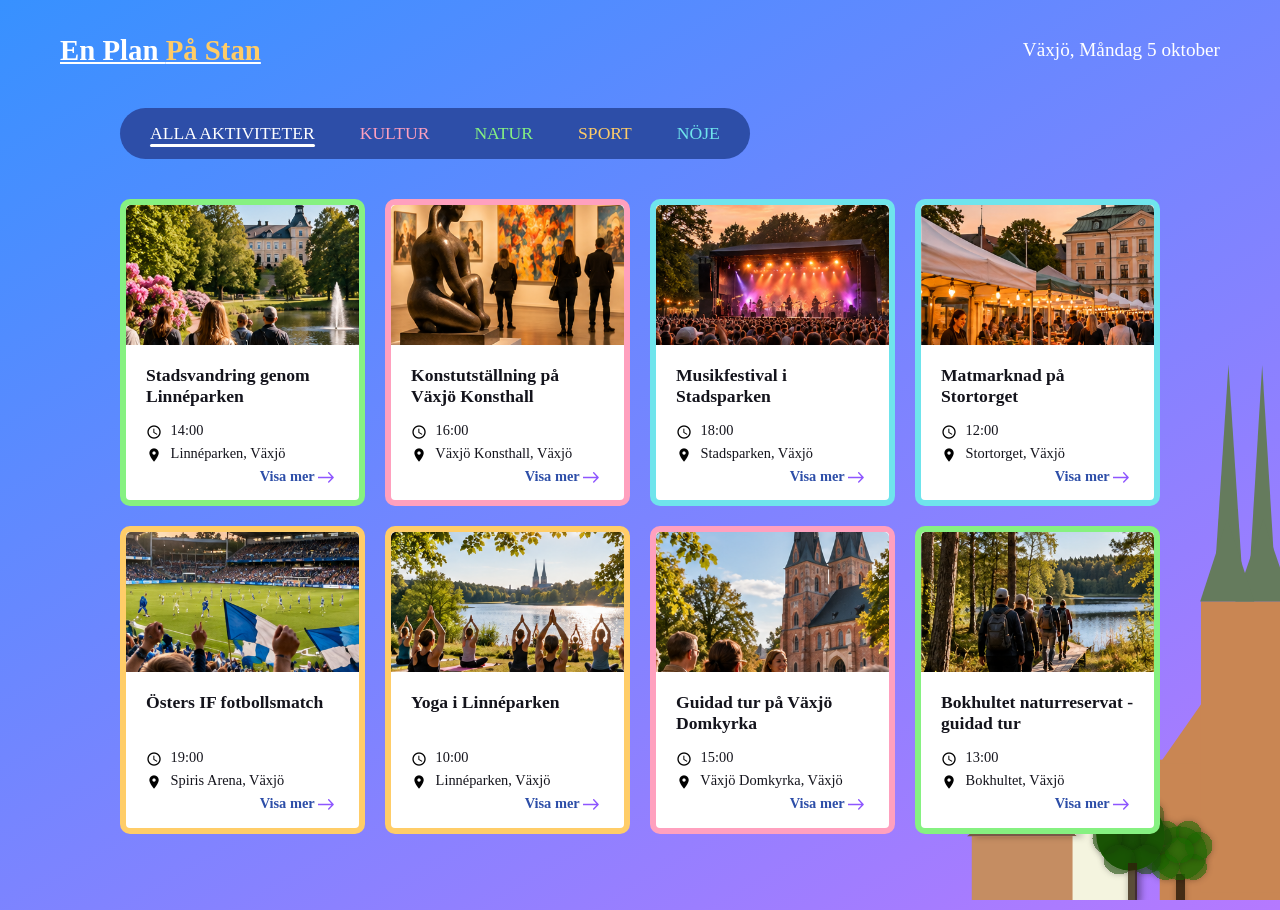
==== activity.html @ f33f7e83 "add first version" ====
<!DOCTYPE html>
<html lang="sv">
<head>
    <meta charset="UTF-8">
    <meta name="viewport" content="width=device-width, initial-scale=1.0">
    <title>Document</title>
    <link rel="stylesheet" href="activity.css">
    <script src="activity.js" type="module"></script>
</head>
<body>
    <header>
    <section id="header">
        <h1><a href="index.html">En Plan <span>På Stan</span></a></h1>
        <p>Växjö, Måndag 5 oktober</p>
    </section>
    <nav>
        <ul>
            <li class="category active">ALLA AKTIVITETER</li>
            <li class="category">KULTUR</li>
            <li class="category">NATUR</li>
            <li class="category">SPORT</li>
            <li class="category">NÖJE</li>
        </ul>
    </nav>
    </header>
    <main>
        <section id="activities">
        </section>
        <img src="bilder/miniStad.svg" class="stad "alt="stad">
    </main>
</body>
</html>
---- activity.css ----
html, body {
    margin: 0;
    padding: 0;
    width: 100%;
    min-height: 100%;
}
body {
    min-height: 100vh;

    background: linear-gradient(150deg, #3791ff, #b579ff);
    color: white;
}
.stad {
    position: absolute;
    bottom: 0;
    left: 0;
    width: 100%;
    height: auto;
    z-index: -1;
}
/* En Plan På Stan */
#header {
    display: flex;
    justify-content: space-between;
    align-items: center;
    margin: 10px 60px;
    font-size: larger;
}
#header span {
    font-weight: bold;
    color: #ffcc67;
}
#header a {
    color: white;
}

/* navigation */
header nav ul {
    display: flex;
    gap: 45px;
    list-style-type: none;
    margin-left: 120px;
    font-size: 1.1rem;
    background-color: #2d4ea8;
    border-radius: 45px;
    padding: 15px 30px;
    width: fit-content;
}
.category {
    position: relative;
}
.category:nth-child(1) {
    color: #ffffff;
}
.category:nth-child(2) {
    color: #ffa0be;
}
.category:nth-child(3) {
    color: #86f181;
}
.category:nth-child(4) {
    color: #ffcd68;
}
.category:nth-child(5) {
    color: #6fe4ec;
}

.category.active::after {
    content: "";
    position: absolute;
    bottom: -3px;
    left: 0;
    right: 0;

    height: 3px;
    border-radius: 3px;
    background-color: currentColor;
}

/* aktiviteterna */
.activity img {
    width: 100%;
    height: 140px;
    border-radius: 5px 5px 0 0;
    object-fit: cover;
}
.activity {
    width: 100%;
    background-color: rgba(255, 255, 255);
    color: rgb(20, 20, 28);
    border-radius: 10px;
    border: 6px solid transparent;
    box-sizing: border-box;

    display: flex;
    flex-direction: column;
    overflow: hidden;
}
.activity.kultur {
    border-color: #ffa0be;
}
.activity.natur {
    border-color: #86f181;
}
.activity.sport {
    border-color: #ffcd68;
}
.activity.nöje {
    border-color: #6fe4ec;
}
.activity h2 {
    font-size: 1.1rem;
    margin: 20px 0;
}
#activities {
    display: grid;
    grid-template-columns: repeat(4, 1fr);
    gap: 20px;
    margin: 40px 0 0 120px;
    width: calc(100% - 240px);
}
/* när det finns färre aktiviteter */
#activities.few-activities {
    grid-template-columns: repeat(2, 1fr);
}
#activities.few-activities .activity .img {
    height: 250px;
}

/* text fältet */
.textDiv {
    padding: 0 20px 15px;
    display: flex;
    flex-direction: column;
    flex: 1;
}
.textDiv p {
    margin: 0;
    font-size: 0.9rem;
}
.textDiv p + p {
    margin-top: 5px;
}
.textDiv h2 {
    margin: 20px 0 15px;
}
.textDiv p:first-of-type {
    margin-top: auto;
}
.textDiv img {
    width: 16px;
    height: 16px;
    object-fit: contain;
    vertical-align: middle;
    margin-right: 5px;
}
.moreInfo {
    display: block;
    text-align: right;
    font-weight: bold;
    color: #2d4ea8;
}
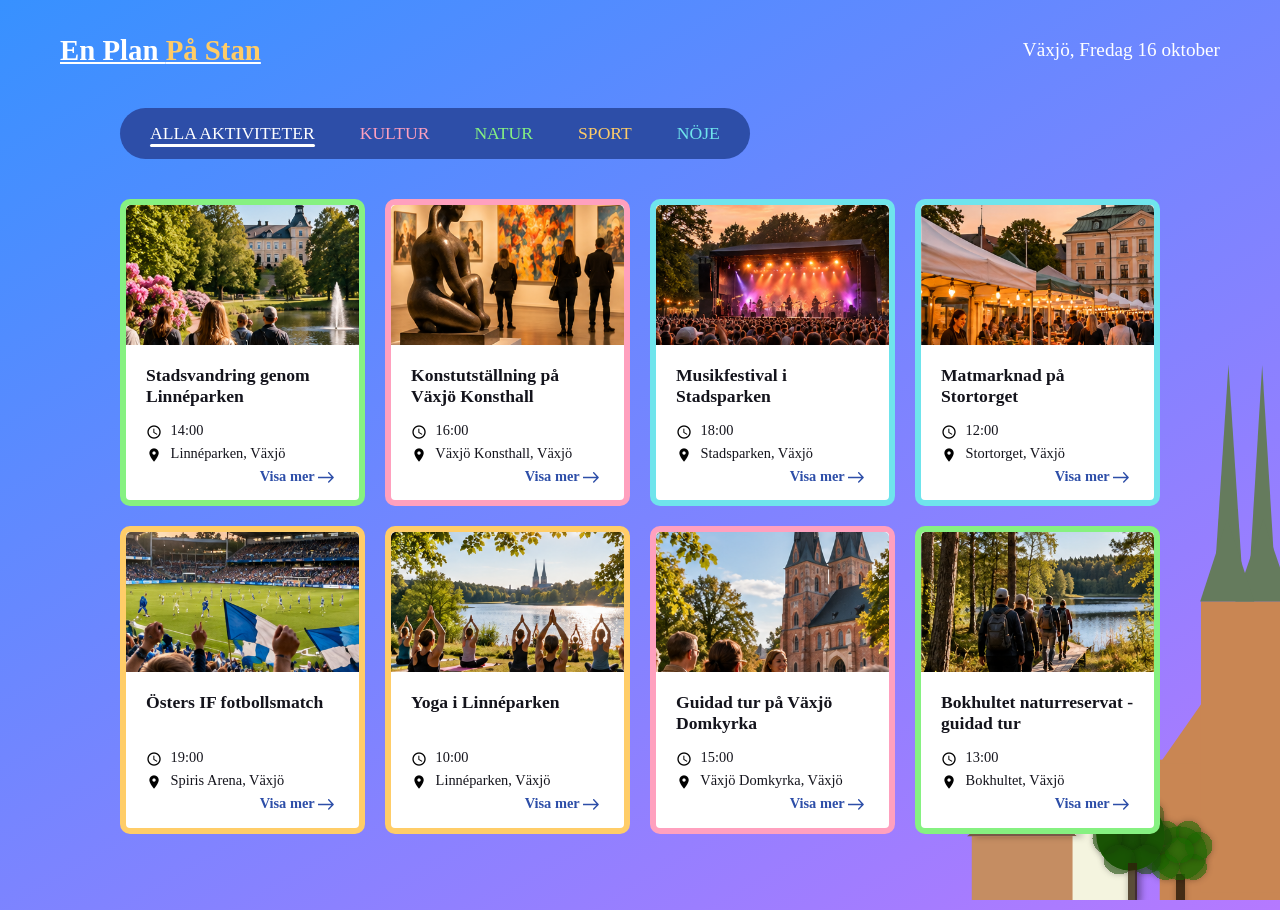
==== commit 83bfa15d: "fix qr texts" ====
--- a/activity.html
+++ b/activity.html
@@ -11,7 +11,7 @@
     <header>
     <section id="header">
         <h1><a href="index.html">En Plan <span>På Stan</span></a></h1>
-        <p>Växjö, Måndag 5 oktober</p>
+        <p>Växjö, Fredag 16 oktober</p>
     </section>
     <nav>
         <ul>
--- a/activity.css
+++ b/activity.css
@@ -126,6 +126,9 @@
 #activities.few-activities .activity .img {
     height: 250px;
 }
+#activities.few-activities .moreInfo {
+    font-size: 1.2rem;
+}
 
 /* text fältet */
 .textDiv {
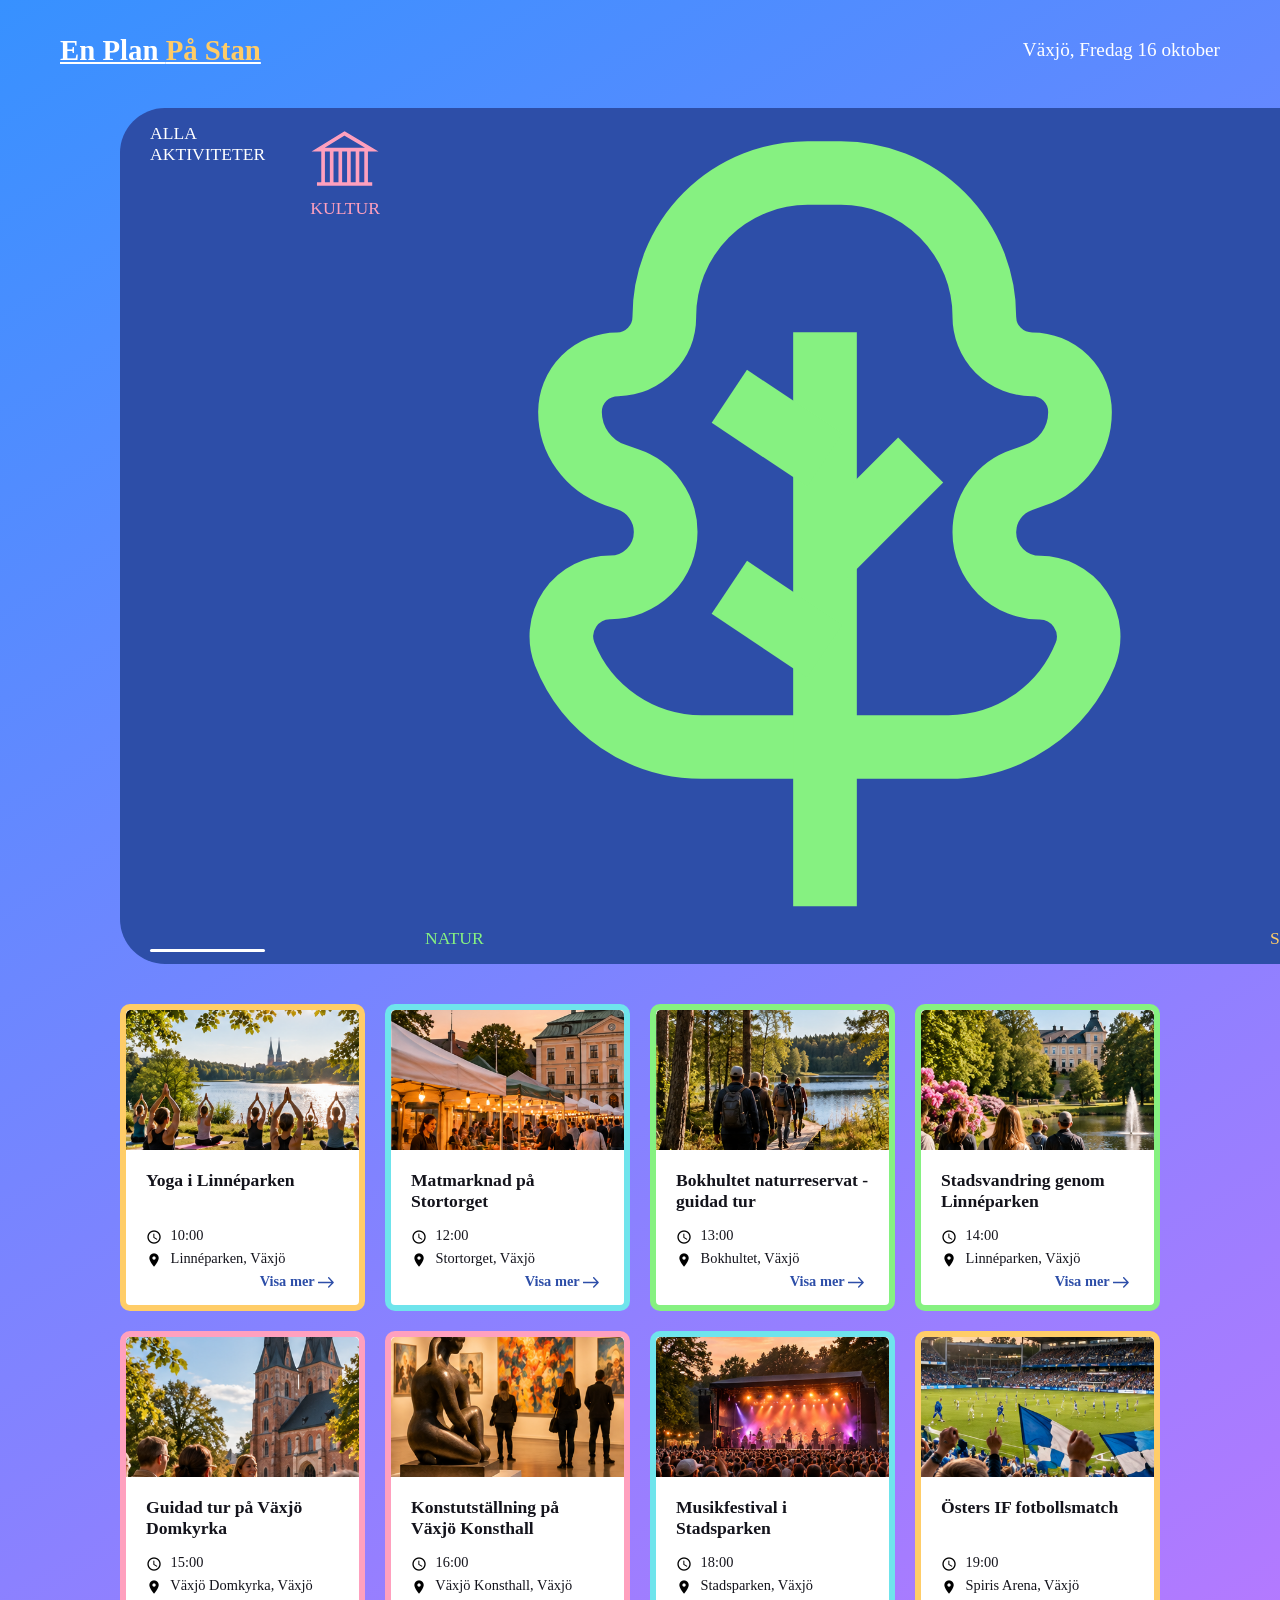
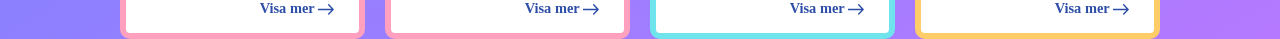
==== commit 4712417c: "add icons and img" ====
--- a/activity.html
+++ b/activity.html
@@ -4,6 +4,7 @@
     <meta charset="UTF-8">
     <meta name="viewport" content="width=device-width, initial-scale=1.0">
     <title>Document</title>
+    <link href="https://fonts.googleapis.com/css2?family=Montserrat:wght@400;500;600;700&display=swap" rel="stylesheet">
     <link rel="stylesheet" href="activity.css">
     <script src="activity.js" type="module"></script>
 </head>
@@ -16,17 +17,17 @@
     <nav>
         <ul>
             <li class="category active">ALLA AKTIVITETER</li>
-            <li class="category">KULTUR</li>
-            <li class="category">NATUR</li>
-            <li class="category">SPORT</li>
-            <li class="category">NÖJE</li>
+            <li class="category"><img src="bilder/kultur.svg" alt="kultur"> KULTUR</li>
+            <li class="category"><img src="bilder/natur.svg" alt="kultur"> NATUR</li>
+            <li class="category"><img src="bilder/sport.svg" alt="kultur"> SPORT</li>
+            <li class="category"><img src="bilder/nöje.svg" alt="kultur"> NÖJE</li>
         </ul>
     </nav>
     </header>
     <main>
         <section id="activities">
         </section>
-        <img src="bilder/miniStad.svg" class="stad "alt="stad">
+        <img src="bilder/miniStad1.svg" class="stad "alt="stad">
     </main>
 </body>
 </html>
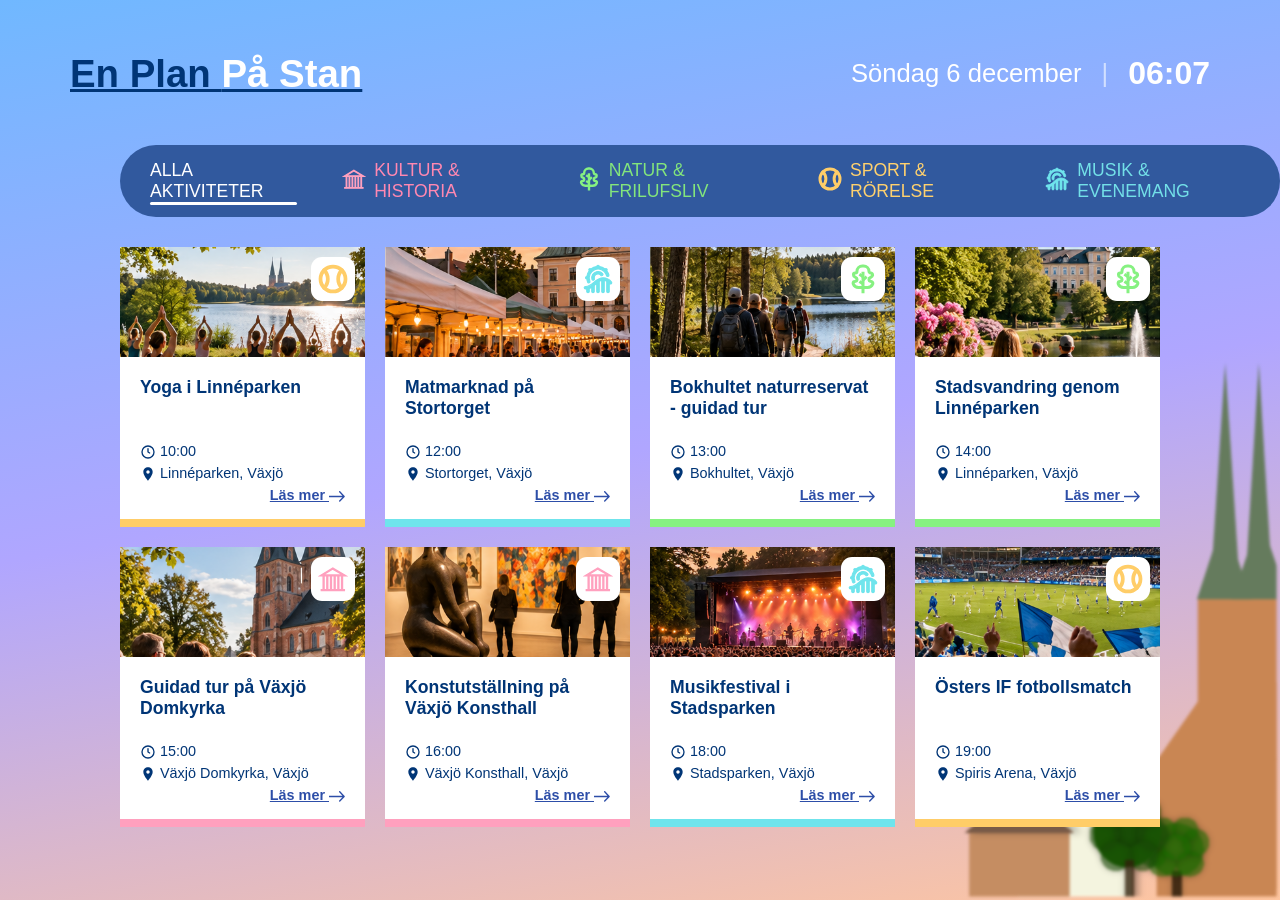
==== commit 403a9098: "Slutgiltig design U3" ====
--- a/activity.html
+++ b/activity.html
@@ -7,20 +7,28 @@
     <link href="https://fonts.googleapis.com/css2?family=Montserrat:wght@400;500;600;700&display=swap" rel="stylesheet">
     <link rel="stylesheet" href="activity.css">
     <script src="activity.js" type="module"></script>
+    <script src="date.js" type="module"></script>
 </head>
 <body>
     <header>
     <section id="header">
+        <div>
         <h1><a href="index.html">En Plan <span>På Stan</span></a></h1>
-        <p>Växjö, Fredag 16 oktober</p>
+        </div>
+
+        <div class="time">
+        <span id="date"></span>
+        <span class="space"> | </span>
+        <span id="clock"></span>
+        </div>
     </section>
     <nav>
         <ul>
-            <li class="category active">ALLA AKTIVITETER</li>
-            <li class="category"><img src="bilder/kultur.svg" alt="kultur"> KULTUR</li>
-            <li class="category"><img src="bilder/natur.svg" alt="kultur"> NATUR</li>
-            <li class="category"><img src="bilder/sport.svg" alt="kultur"> SPORT</li>
-            <li class="category"><img src="bilder/nöje.svg" alt="kultur"> NÖJE</li>
+            <li class="category active" data-category="Alla">ALLA AKTIVITETER</li>
+            <li class="category" data-category="Kultur"><img src="bilder/kultur.svg" alt="kultur">KULTUR & HISTORIA</li>
+            <li class="category" data-category="Natur"><img src="bilder/natur.svg" alt="kultur">NATUR & FRILUFSLIV</li>
+            <li class="category" data-category="Sport"><img src="bilder/sport.svg" alt="kultur">SPORT & RÖRELSE</li>
+            <li class="category" data-category="Nöje"><img src="bilder/nöje.svg" alt="kultur">MUSIK & EVENEMANG</li>
         </ul>
     </nav>
     </header>
--- a/activity.css
+++ b/activity.css
@@ -2,13 +2,15 @@
     margin: 0;
     padding: 0;
     width: 100%;
-    min-height: 100%;
+    height: 100%;
+    overflow: hidden;
 }
 body {
     min-height: 100vh;
-
-    background: linear-gradient(150deg, #3791ff, #b579ff);
-    color: white;
+    box-sizing: border-box;
+    background: linear-gradient(170deg, #70b8ff, #b0a6ff, #ffc69f);
+    color: #17345B;
+    font-family: 'Montserrat', sans-serif;
 }
 .stad {
     position: absolute;
@@ -23,15 +25,32 @@
     display: flex;
     justify-content: space-between;
     align-items: center;
-    margin: 10px 60px;
-    font-size: larger;
-}
-#header span {
+    margin: 20px 70px 0 70px;
+    font-size: 1.6rem;
+}
+#header h1 span {
     font-weight: bold;
-    color: #ffcc67;
+    color: #ffffff;
 }
 #header a {
+    color: #003576;
+}
+/* Datum och tid */
+.time {
+    display: flex;
+    align-items: center;
+    gap: 20px;
     color: white;
+}
+#date {
+    font-weight: 500;
+}
+.space {
+    opacity: 0.6;
+}
+#clock {
+    font-weight: 700;
+    font-size: 2rem;
 }
 
 /* navigation */
@@ -41,30 +60,37 @@
     list-style-type: none;
     margin-left: 120px;
     font-size: 1.1rem;
-    background-color: #2d4ea8;
+    background-color: #31599e;
     border-radius: 45px;
     padding: 15px 30px;
     width: fit-content;
 }
 .category {
     position: relative;
+    display: flex;
+    align-items: center;
+    justify-content: center;
+    gap: 8px;
 }
 .category:nth-child(1) {
     color: #ffffff;
 }
 .category:nth-child(2) {
-    color: #ffa0be;
+    color: #ff88b1;
 }
 .category:nth-child(3) {
-    color: #86f181;
+    color: #83E57C;
 }
 .category:nth-child(4) {
-    color: #ffcd68;
+    color: #FFD16E;
 }
 .category:nth-child(5) {
-    color: #6fe4ec;
-}
-
+    color: #73E0E8;
+}
+.category img {
+    height: 24px;
+    margin-bottom: 4px;
+}
 .category.active::after {
     content: "";
     position: absolute;
@@ -78,18 +104,32 @@
 }
 
 /* aktiviteterna */
-.activity img {
+.activity .img {
+    display: block;
     width: 100%;
     height: 140px;
-    border-radius: 5px 5px 0 0;
     object-fit: cover;
 }
+.activity .imgDiv {
+    position: relative;
+}
+.activity .categoryIcon {
+    position: absolute;
+    top: 10px;
+    right: 10px;
+    width: 30px;
+    height: 30px;
+    object-fit: contain;
+    z-index: 1;
+    background-color: #ffffff;
+    padding: 7px;
+    border-radius: 25%;
+}
 .activity {
     width: 100%;
     background-color: rgba(255, 255, 255);
-    color: rgb(20, 20, 28);
-    border-radius: 10px;
-    border: 6px solid transparent;
+    color: #003576;
+    border-bottom: 8px solid transparent;
     box-sizing: border-box;
 
     display: flex;
@@ -116,7 +156,7 @@
     display: grid;
     grid-template-columns: repeat(4, 1fr);
     gap: 20px;
-    margin: 40px 0 0 120px;
+    margin: 60px 120px 0;
     width: calc(100% - 240px);
 }
 /* när det finns färre aktiviteter */
@@ -126,8 +166,8 @@
 #activities.few-activities .activity .img {
     height: 250px;
 }
-#activities.few-activities .moreInfo {
-    font-size: 1.2rem;
+#activities.few-activities .textDiv p{
+    font-size: 1rem;
 }
 
 /* text fältet */
@@ -155,11 +195,30 @@
     height: 16px;
     object-fit: contain;
     vertical-align: middle;
-    margin-right: 5px;
 }
 .moreInfo {
     display: block;
     text-align: right;
     font-weight: bold;
     color: #2d4ea8;
-}+    text-decoration: underline;
+}
+
+@media (max-height: 950px) {
+    .activity {
+        height: 280px;
+    }
+    .activity .img {
+        height: 110px;
+    }
+    #activities {
+        gap: 20px;
+        margin-top: 30px;
+    }
+    #activities.few-activities .activity .img {
+        height: 200px;
+    }
+    #activities.few-activities .activity {
+        height: 350px;
+    }
+}
